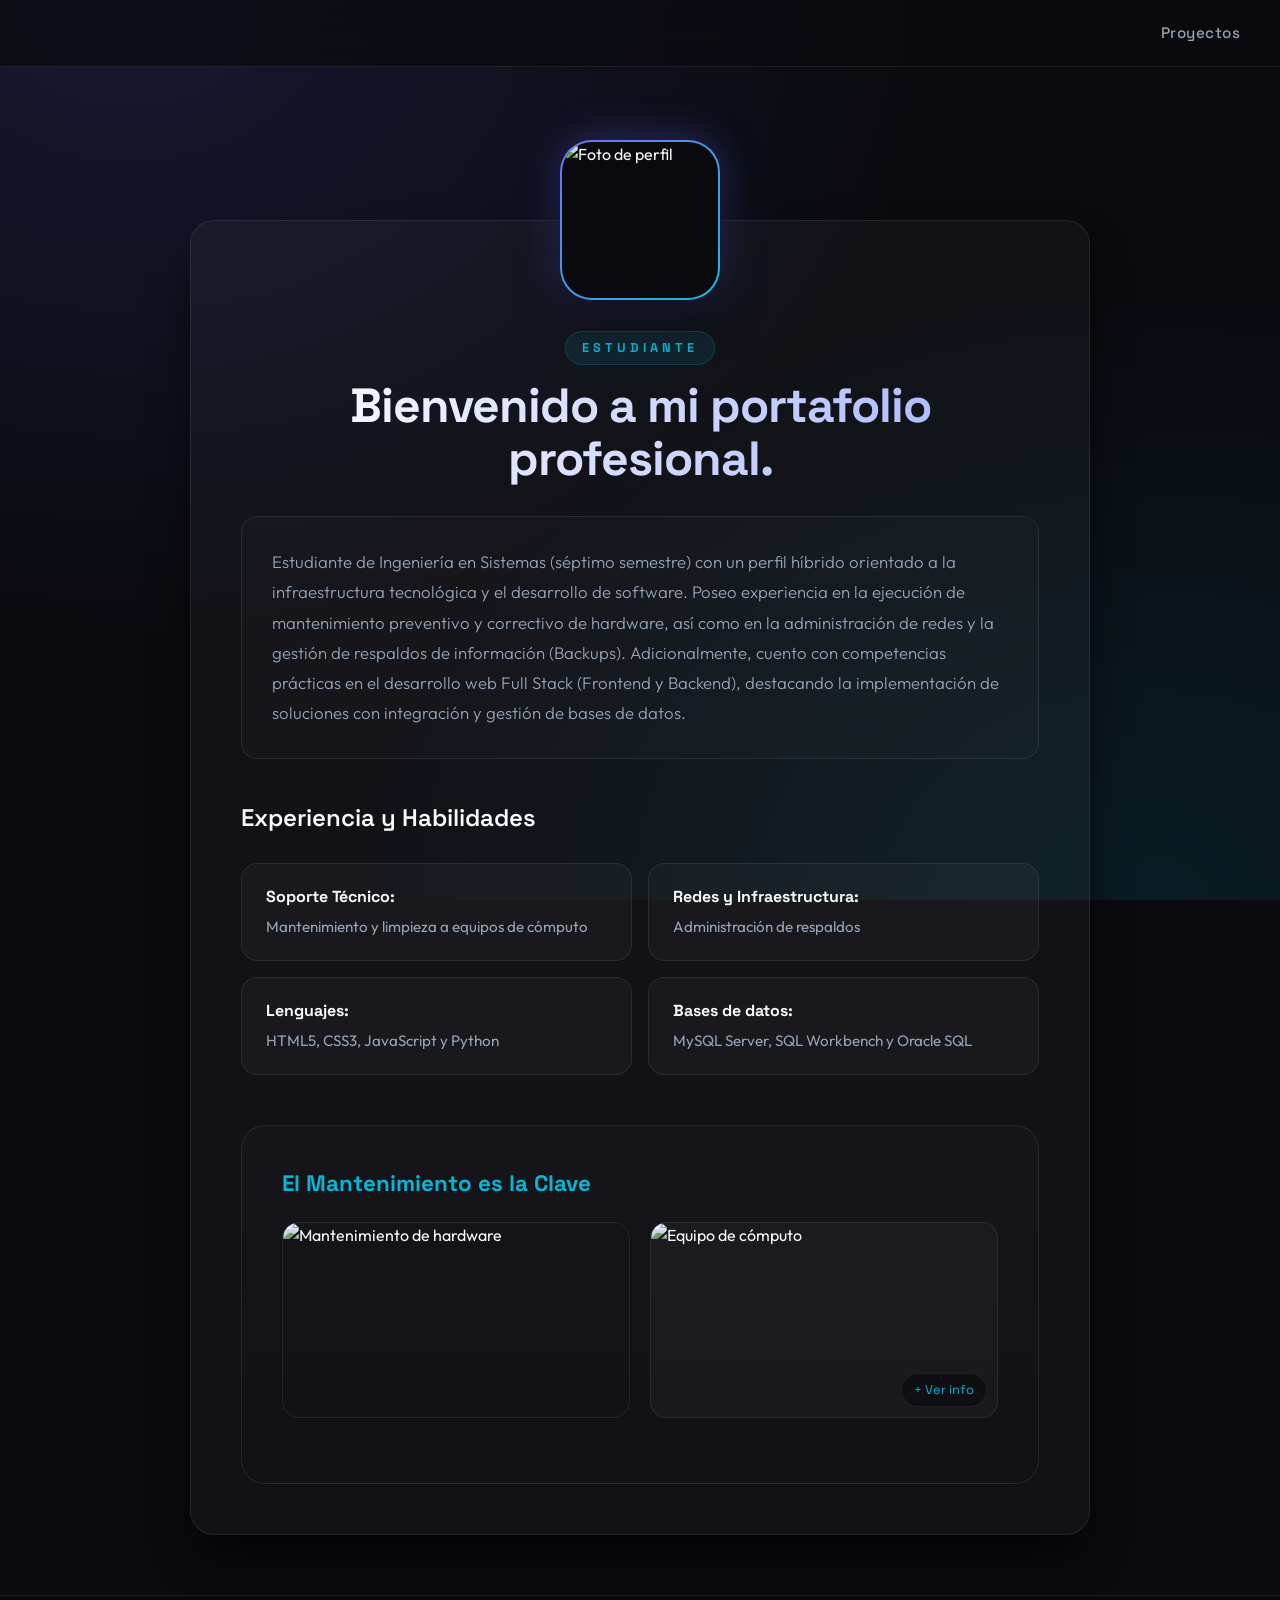
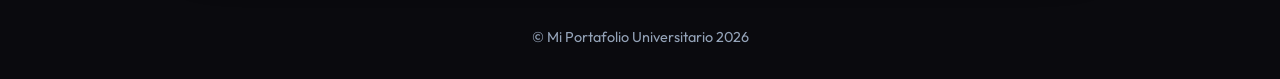
==== index.html @ dd48a243 "index.html" ====
<!DOCTYPE html>
<html lang="es">

<head>
    <meta charset="UTF-8">
    <meta name="viewport" content="width=device-width, initial-scale=1.0">
    <title>Portafolio 2026 | Estudiante de Ingeniería</title>
    <link rel="stylesheet" href="Index.css">
</head>

<body>

    <header>
        <nav>
            <ul>
                <li><a href="Proyectos.html">Proyectos</a></li>
            </ul>
        </nav>
    </header>

    <main>
        <div class="contenedor-3d">
            
            <img src="Imagenes/Imagen 1.png" alt="Foto de perfil" class="foto-perfil">
            
            <section id="inicio">
                <h2 class="etiqueta">Estudiante</h2>
                <p class="bienvenida">Bienvenido a mi portafolio profesional.</p>
                
                <div class="tarjeta-info">
                    <h4>Estudiante de Ingeniería en Sistemas (séptimo semestre) con un perfil híbrido orientado a la
                        infraestructura tecnológica y el desarrollo de software. Poseo experiencia en la ejecución de
                        mantenimiento preventivo y correctivo de hardware, así como en la administración de redes y la gestión
                        de respaldos de información (Backups). Adicionalmente, cuento con competencias prácticas en el
                        desarrollo web Full Stack (Frontend y Backend), destacando la implementación de soluciones con
                        integración y gestión de bases de datos.</h4>
                </div>

                <p class="subtitulo">Experiencia y Habilidades</p>
                
                <!-- Lista de Habilidades (Limpia, sin divs adentro) -->
                <ul class="Habilidades">
                    <li>
                        <strong>Soporte Técnico:</strong> Mantenimiento y limpieza a equipos de cómputo
                    </li>
                    <li>
                        <strong>Redes y Infraestructura:</strong> Administración de respaldos
                    </li>
                    <li>
                        <strong>Lenguajes:</strong> HTML5, CSS3, JavaScript y Python
                    </li>
                    <li>
                        <strong>Bases de datos:</strong> MySQL Server, SQL Workbench y Oracle SQL
                    </li>
                </ul>

                <!-- Sección de Información Extra (Movida aquí afuera, es su lugar correcto) -->
                <div class="info-extra">
                    <h3>El Mantenimiento es la Clave</h3>
                    
                    <div class="galeria-info">
                        <!-- Primera Imagen Normal -->
                        <img src="Imagenes/Img-1.avif" alt="Mantenimiento de hardware" class="img-normal">
                        
                        <!-- Segunda Imagen Desplegable -->
                        <details class="desplegable-img">
                            <summary>
                                <img src="Imagenes/Img-2.jpg" alt="Equipo de cómputo">
                            </summary>
                            <div class="contenido-desplegable">
                                <h4>Mantenimiento de Tarjeta Gráfica</h4>
                                <p>La limpieza profunda de los componentes internos (como la GPU y disipadores) es vital para evitar la degradación térmica. El polvo acumulado actúa como aislante, provocando que los ventiladores trabajen al máximo sin enfriar eficientemente.</p>
                                <ul>
                                    <li>Cambio de pasta térmica cada 2 años.</li>
                                    <li>Limpieza de disipadores con aire comprimido.</li>
                                    <li>Revisión de los ventiladores (coolers).</li>
                                </ul>
                            </div>
                        </details>
                    </div>
                </div>

            </section>
        </div>
    </main>

    <footer>
        <p>&copy; Mi Portafolio Universitario 2026</p>
    </footer>

</body>
</html>
---- Index.css ----
/* --- CONFIGURACIÓN GLOBAL 2026 --- */
@import url('https://fonts.googleapis.com/css2?family=Outfit:wght@300;400;600;800&family=Space+Grotesk:wght@500;700&display=swap');

:root {
    --bg-dark: #0a0a0f;
    --bg-card: rgba(255, 255, 255, 0.03);
    --border-glass: rgba(255, 255, 255, 0.08);
    --text-primary: #f8fafc;
    --text-secondary: #94a3b8;
    --accent-1: #6366f1;
    --accent-2: #06b6d4;
    --accent-glow: rgba(99, 102, 241, 0.4);
    --font-display: 'Space Grotesk', sans-serif;
    --font-body: 'Outfit', sans-serif;
    --radius-lg: 24px;
    --radius-md: 16px;
    --transition: all 0.4s cubic-bezier(0.16, 1, 0.3, 1);
}

* {
    margin: 0;
    padding: 0;
    box-sizing: border-box;
}

body {
    font-family: var(--font-body);
    background-color: var(--bg-dark);
    color: var(--text-primary);
    line-height: 1.6;
    min-height: 100vh;
    display: flex;
    flex-direction: column;
    overflow-x: hidden;
    background-image: 
        radial-gradient(ellipse at 10% 0%, rgba(99, 102, 241, 0.15) 0%, transparent 50%),
        radial-gradient(ellipse at 90% 100%, rgba(6, 182, 212, 0.1) 0%, transparent 50%);
    background-attachment: fixed;
}

/* --- HEADER Y NAVEGACIÓN --- */
header {
    position: fixed;
    top: 0;
    width: 100%;
    padding: 20px 40px;
    background: rgba(10, 10, 15, 0.7);
    backdrop-filter: blur(16px);
    -webkit-backdrop-filter: blur(16px);
    border-bottom: 1px solid var(--border-glass);
    z-index: 1000;
}

nav ul {
    list-style: none;
    display: flex;
    justify-content: flex-end;
    gap: 40px;
    max-width: 1200px;
    margin: 0 auto;
}

nav ul li a {
    color: var(--text-secondary);
    text-decoration: none;
    font-family: var(--font-display);
    font-weight: 500;
    font-size: 0.95rem;
    letter-spacing: 0.5px;
    transition: var(--transition);
    position: relative;
}

nav ul li a:hover {
    color: var(--text-primary);
    text-shadow: 0 0 10px var(--accent-glow);
}

/* --- CONTENEDOR PRINCIPAL --- */
main {
    flex: 1;
    display: flex;
    justify-content: center;
    align-items: center;
    padding: 140px 20px 60px;
}

.contenedor-3d {
    display: flex;
    flex-direction: column;
    align-items: center;
    max-width: 900px;
    width: 100%;
    animation: fadeInUp 1s ease-out forwards;
    opacity: 0;
    transform: translateY(30px);
}

@keyframes fadeInUp {
    to { opacity: 1; transform: translateY(0); }
}

/* --- FOTO DE PERFIL --- */
.foto-perfil {
    width: 160px;
    height: 160px;
    border-radius: 32px;
    object-fit: cover;
    border: 2px solid var(--border-glass);
    background: linear-gradient(var(--bg-dark), var(--bg-dark)) padding-box,
                linear-gradient(135deg, var(--accent-1), var(--accent-2)) border-box;
    box-shadow: 0 20px 40px rgba(0, 0, 0, 0.5), 0 0 40px var(--accent-glow);
    margin-bottom: -80px;
    position: relative;
    z-index: 10;
    transition: var(--transition);
}

.contenedor-3d:hover .foto-perfil {
    transform: translateY(-5px) scale(1.02);
    box-shadow: 0 30px 60px rgba(0, 0, 0, 0.6), 0 0 60px var(--accent-glow);
}

/* --- TARJETA PRINCIPAL --- */
#inicio {
    background: var(--bg-card);
    backdrop-filter: blur(20px);
    -webkit-backdrop-filter: blur(20px);
    padding: 110px 50px 50px;
    border-radius: var(--radius-lg);
    border: 1px solid var(--border-glass);
    box-shadow: 0 25px 50px -12px rgba(0, 0, 0, 0.8);
    text-align: center;
    width: 100%;
    transition: var(--transition);
}

#inicio:hover {
    border-color: rgba(255, 255, 255, 0.15);
    box-shadow: 0 30px 60px -12px rgba(0, 0, 0, 0.9), 0 0 40px rgba(99, 102, 241, 0.1);
}

.etiqueta {
    font-family: var(--font-display);
    color: var(--accent-2);
    text-transform: uppercase;
    letter-spacing: 4px;
    font-size: 0.8rem;
    margin-bottom: 15px;
    display: inline-block;
    padding: 6px 16px;
    background: rgba(6, 182, 212, 0.1);
    border-radius: 50px;
    border: 1px solid rgba(6, 182, 212, 0.2);
}

.bienvenida {
    font-family: var(--font-display);
    font-size: 3rem;
    font-weight: 700;
    margin-bottom: 30px;
    background: linear-gradient(to right, #ffffff, #a5b4fc);
    -webkit-background-clip: text;
    -webkit-text-fill-color: transparent;
    line-height: 1.1;
    letter-spacing: -1px;
}

/* --- TARJETA DE INFORMACIÓN --- */
.tarjeta-info {
    background: rgba(255, 255, 255, 0.02);
    padding: 30px;
    border-radius: var(--radius-md);
    border: 1px solid var(--border-glass);
    margin-bottom: 40px;
    text-align: left;
}

#inicio h4 {
    font-size: 1.05rem;
    font-weight: 300;
    line-height: 1.8;
    color: var(--text-secondary);
}

.subtitulo {
    font-family: var(--font-display);
    color: var(--text-primary);
    font-weight: 600;
    font-size: 1.5rem;
    margin-bottom: 25px;
    text-align: left;
}

/* --- LISTA DE HABILIDADES --- */
ul.Habilidades {
    list-style: none;
    display: grid;
    grid-template-columns: repeat(auto-fit, minmax(300px, 1fr));
    gap: 16px;
    text-align: left;
    margin-bottom: 50px;
}

ul.Habilidades li {
    background: rgba(255, 255, 255, 0.03);
    padding: 20px 24px;
    border-radius: var(--radius-md);
    border: 1px solid var(--border-glass);
    color: var(--text-secondary);
    font-size: 0.95rem;
    transition: var(--transition);
    position: relative;
    overflow: hidden;
}

ul.Habilidades li::before {
    content: '';
    position: absolute;
    left: 0;
    top: 0;
    height: 100%;
    width: 3px;
    background: var(--accent-1);
    opacity: 0;
    transition: var(--transition);
}

ul.Habilidades li:hover {
    background: rgba(255, 255, 255, 0.06);
    transform: translateX(5px);
    border-color: rgba(99, 102, 241, 0.3);
}

ul.Habilidades li:hover::before {
    opacity: 1;
}

ul.Habilidades li strong {
    font-family: var(--font-display);
    color: var(--text-primary);
    display: block;
    margin-bottom: 6px;
    font-size: 1rem;
}

/* --- SECCIÓN DE INFORMACIÓN EXTRA --- */
.info-extra {
    background: linear-gradient(180deg, rgba(255,255,255,0.02) 0%, rgba(255,255,255,0) 100%);
    padding: 40px;
    border-radius: var(--radius-lg);
    border: 1px solid var(--border-glass);
    text-align: left;
    margin-top: 20px;
}

.info-extra h3 {
    font-family: var(--font-display);
    font-size: 1.4rem;
    margin-bottom: 20px;
    color: var(--accent-2);
}

.galeria-info {
    display: flex;
    gap: 20px;
    margin-bottom: 25px;
    flex-wrap: wrap;
    align-items: stretch; /* Fundamental para que ambas columnas midan lo mismo */
}

/* Primera imagen normal */
.img-normal {
    width: calc(50% - 10px);
    border-radius: var(--radius-md);
    object-fit: cover;
    height: auto; 
    border: 1px solid var(--border-glass);
    transition: var(--transition);
    filter: grayscale(20%);
}

.img-normal:hover {
    transform: scale(1.02);
    filter: grayscale(0%);
    box-shadow: 0 10px 30px rgba(0,0,0,0.5);
    z-index: 2;
}

/* --- ESTILOS PARA LA IMAGEN DESPLEGABLE (DETAILS) --- */
.desplegable-img {
    width: calc(50% - 10px);
    position: relative;
    border-radius: var(--radius-md);
    border: 1px solid var(--border-glass);
    background: rgba(255, 255, 255, 0.03);
    overflow: hidden;
    transition: var(--transition);
    align-self: stretch;
}

.desplegable-img[open] {
    box-shadow: 0 10px 30px rgba(0,0,0,0.5);
    border-color: rgba(99, 102, 241, 0.3);
}

.desplegable-img summary {
    list-style: none;
    cursor: pointer;
    display: block;
    position: relative;
    width: 100%;
}

.desplegable-img summary::-webkit-details-marker {
    display: none;
}

.desplegable-img summary:hover img {
    transform: scale(1.05);
    filter: grayscale(0%);
}

.desplegable-img summary img {
    width: 100%;
    display: block;
    aspect-ratio: 16/9;
    object-fit: cover;
    transition: var(--transition);
    filter: grayscale(20%);
}

/* Etiqueta flotante */
.desplegable-img summary::after {
    content: '+ Ver info';
    position: absolute;
    bottom: 10px;
    right: 10px;
    background: rgba(10, 10, 15, 0.8);
    color: var(--accent-2);
    padding: 6px 12px;
    border-radius: 50px;
    font-size: 0.8rem;
    font-family: var(--font-display);
    backdrop-filter: blur(4px);
    border: 1px solid var(--border-glass);
    transition: var(--transition);
    z-index: 2;
}

.desplegable-img[open] summary::after {
    content: '- Cerrar';
    background: var(--accent-1);
    color: white;
}

/* Panel que se despliega */
.contenido-desplegable {
    background: transparent;
    padding: 24px;
    animation: slideDown 0.4s ease-out forwards;
    text-align: left;
    border-top: 1px solid var(--border-glass);
}

@keyframes slideDown {
    from { opacity: 0; transform: translateY(-10px); }
    to { opacity: 1; transform: translateY(0); }
}

.contenido-desplegable h4 {
    font-family: var(--font-display);
    color: var(--accent-2);
    margin-bottom: 12px;
    font-size: 1.1rem;
}

.contenido-desplegable p {
    font-size: 0.9rem;
    color: var(--text-secondary);
    margin-bottom: 15px;
    line-height: 1.6;
}

.contenido-desplegable ul {
    list-style: none;
    padding-left: 0;
}

.contenido-desplegable ul li {
    position: relative;
    padding-left: 20px;
    color: var(--text-secondary);
    font-size: 0.85rem;
    margin-bottom: 8px;
}

.contenido-desplegable ul li::before {
    content: '•';
    position: absolute;
    left: 0;
    color: var(--accent-1);
    font-size: 1.2rem;
    line-height: 1;
}

/* --- FOOTER --- */
footer {
    text-align: center;
    padding: 30px;
    color: var(--text-secondary);
    font-size: 0.9rem;
    border-top: 1px solid var(--border-glass);
    background: rgba(10, 10, 15, 0.9);
}

/* --- RESPONSIVE --- */
@media (max-width: 768px) {
    header { padding: 15px 20px; }
    nav ul { justify-content: center; gap: 20px; }
    main { padding-top: 120px; }
    .bienvenida { font-size: 2rem; }
    #inicio { padding: 90px 24px 30px; }
    .foto-perfil {
        width: 130px;
        height: 130px;
        border-radius: 24px;
        margin-bottom: -65px;
    }

    /* En celulares se apilan las imágenes y el texto */
    .img-normal,
    .desplegable-img {
        width: 100%; 
    }

    .img-normal {
        aspect-ratio: 16/9;
    }

    .info-extra {
        padding: 24px;
    }
}
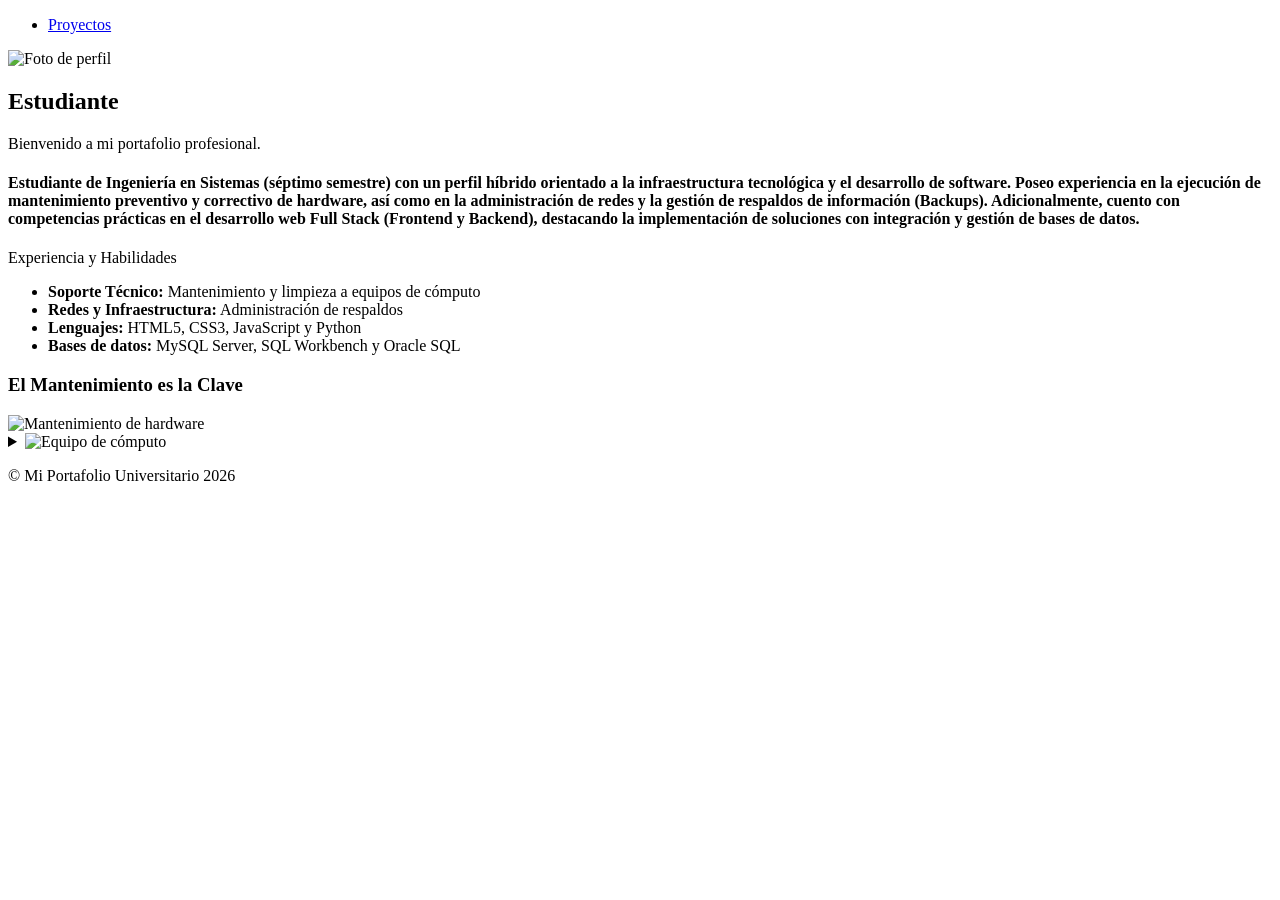
==== commit f917dfdc: "Update index.html" ====
--- a/index.html
+++ b/index.html
@@ -5,7 +5,7 @@
     <meta charset="UTF-8">
     <meta name="viewport" content="width=device-width, initial-scale=1.0">
     <title>Portafolio 2026 | Estudiante de Ingeniería</title>
-    <link rel="stylesheet" href="Index.css">
+    <link rel="stylesheet" href="index.css">
 </head>
 
 <body>
@@ -21,7 +21,7 @@
     <main>
         <div class="contenedor-3d">
             
-            <img src="Imagenes/Imagen 1.png" alt="Foto de perfil" class="foto-perfil">
+            <img src="imagenes/Imagen 1.png" alt="Foto de perfil" class="foto-perfil">
             
             <section id="inicio">
                 <h2 class="etiqueta">Estudiante</h2>
@@ -60,12 +60,12 @@
                     
                     <div class="galeria-info">
                         <!-- Primera Imagen Normal -->
-                        <img src="Imagenes/Img-1.avif" alt="Mantenimiento de hardware" class="img-normal">
+                        <img src="imagenes/Img-1.avif" alt="Mantenimiento de hardware" class="img-normal">
                         
                         <!-- Segunda Imagen Desplegable -->
                         <details class="desplegable-img">
                             <summary>
-                                <img src="Imagenes/Img-2.jpg" alt="Equipo de cómputo">
+                                <img src="imagenes/Img-2.jpg" alt="Equipo de cómputo">
                             </summary>
                             <div class="contenido-desplegable">
                                 <h4>Mantenimiento de Tarjeta Gráfica</h4>
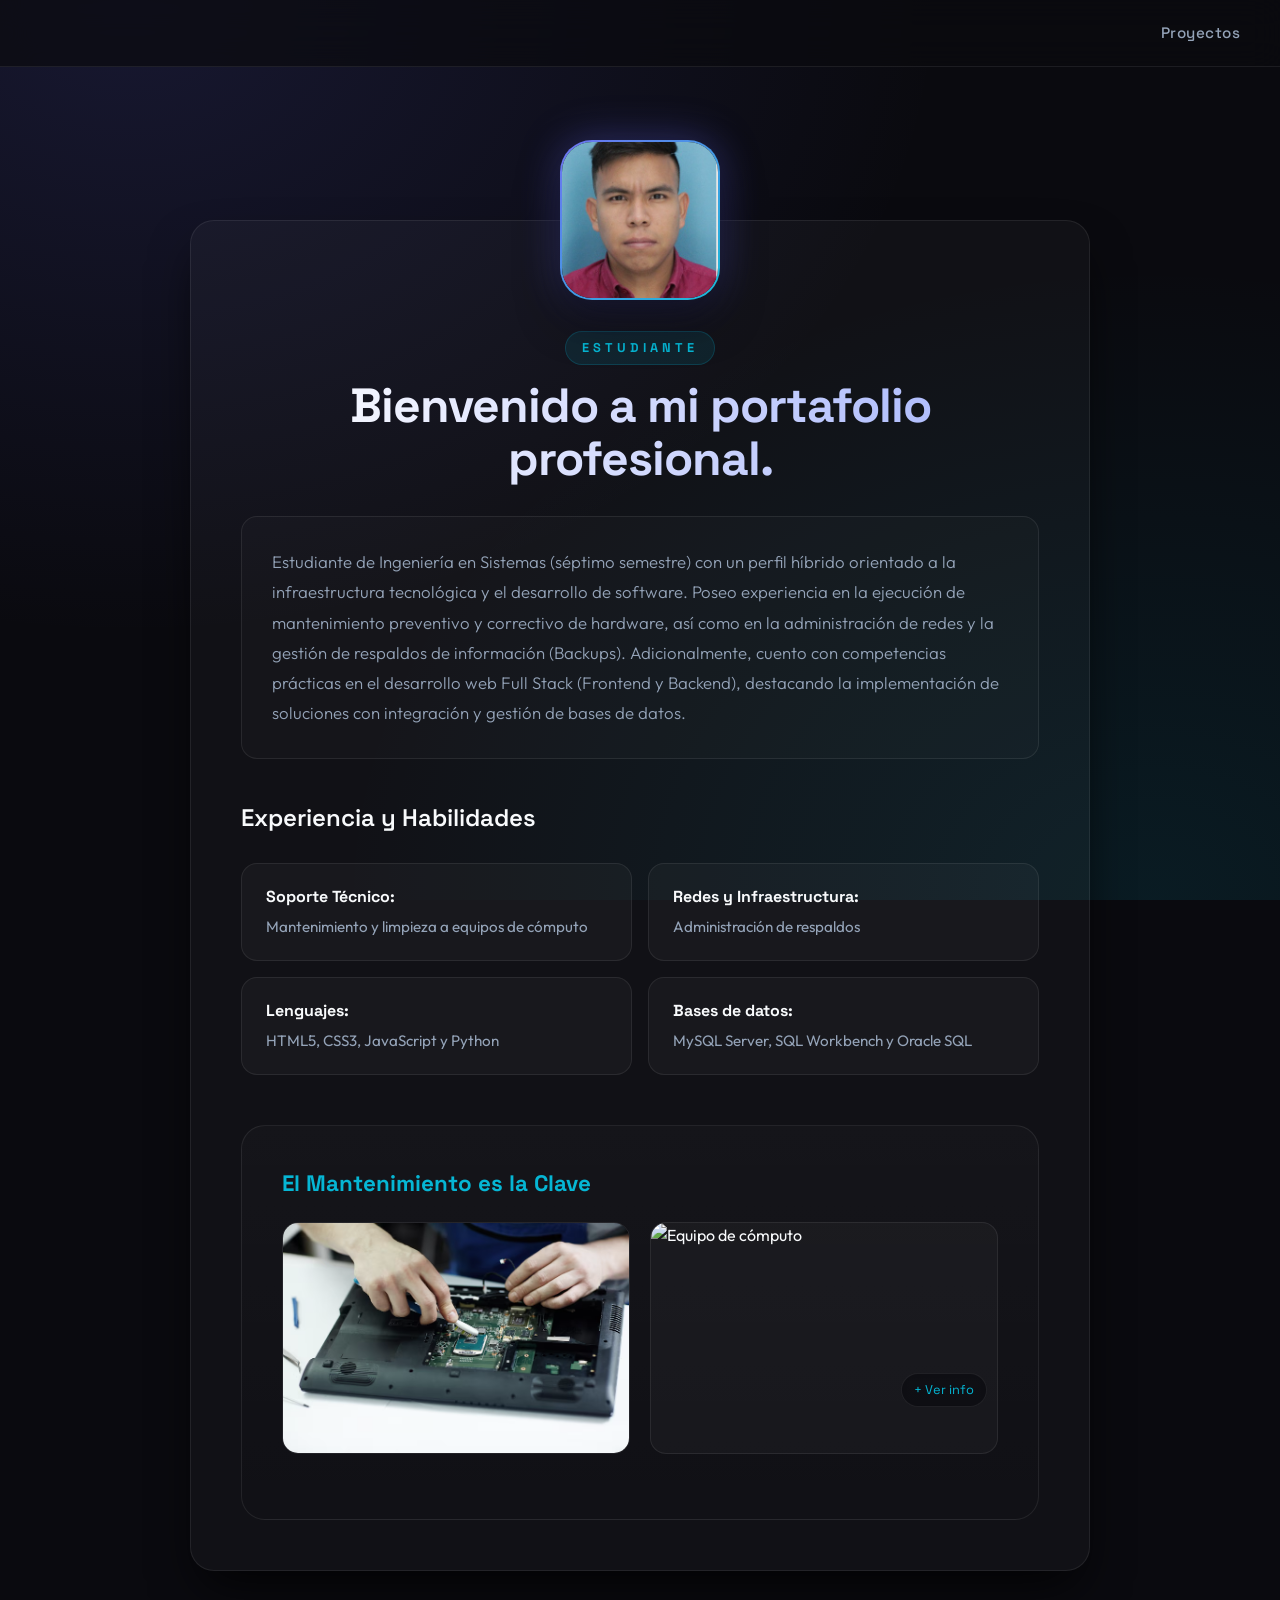
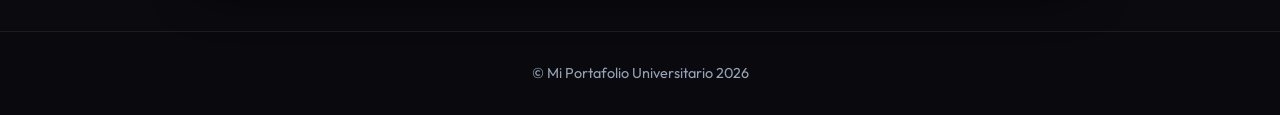
==== commit a417775f: "Update index.html" ====
--- a/index.html
+++ b/index.html
@@ -21,7 +21,7 @@
     <main>
         <div class="contenedor-3d">
             
-            <img src="imagenes/Imagen 1.png" alt="Foto de perfil" class="foto-perfil">
+            <img src="Imagenes/Imagen 1.png" alt="Foto de perfil" class="foto-perfil">
             
             <section id="inicio">
                 <h2 class="etiqueta">Estudiante</h2>
@@ -60,7 +60,7 @@
                     
                     <div class="galeria-info">
                         <!-- Primera Imagen Normal -->
-                        <img src="imagenes/Img-1.avif" alt="Mantenimiento de hardware" class="img-normal">
+                        <img src="Imagenes/Img-1.avif" alt="Mantenimiento de hardware" class="img-normal">
                         
                         <!-- Segunda Imagen Desplegable -->
                         <details class="desplegable-img">
--- a/index.css
+++ b/index.css
@@ -0,0 +1,444 @@
+/* --- CONFIGURACIÓN GLOBAL 2026 --- */
+@import url('https://fonts.googleapis.com/css2?family=Outfit:wght@300;400;600;800&family=Space+Grotesk:wght@500;700&display=swap');
+
+:root {
+    --bg-dark: #0a0a0f;
+    --bg-card: rgba(255, 255, 255, 0.03);
+    --border-glass: rgba(255, 255, 255, 0.08);
+    --text-primary: #f8fafc;
+    --text-secondary: #94a3b8;
+    --accent-1: #6366f1;
+    --accent-2: #06b6d4;
+    --accent-glow: rgba(99, 102, 241, 0.4);
+    --font-display: 'Space Grotesk', sans-serif;
+    --font-body: 'Outfit', sans-serif;
+    --radius-lg: 24px;
+    --radius-md: 16px;
+    --transition: all 0.4s cubic-bezier(0.16, 1, 0.3, 1);
+}
+
+* {
+    margin: 0;
+    padding: 0;
+    box-sizing: border-box;
+}
+
+body {
+    font-family: var(--font-body);
+    background-color: var(--bg-dark);
+    color: var(--text-primary);
+    line-height: 1.6;
+    min-height: 100vh;
+    display: flex;
+    flex-direction: column;
+    overflow-x: hidden;
+    background-image: 
+        radial-gradient(ellipse at 10% 0%, rgba(99, 102, 241, 0.15) 0%, transparent 50%),
+        radial-gradient(ellipse at 90% 100%, rgba(6, 182, 212, 0.1) 0%, transparent 50%);
+    background-attachment: fixed;
+}
+
+/* --- HEADER Y NAVEGACIÓN --- */
+header {
+    position: fixed;
+    top: 0;
+    width: 100%;
+    padding: 20px 40px;
+    background: rgba(10, 10, 15, 0.7);
+    backdrop-filter: blur(16px);
+    -webkit-backdrop-filter: blur(16px);
+    border-bottom: 1px solid var(--border-glass);
+    z-index: 1000;
+}
+
+nav ul {
+    list-style: none;
+    display: flex;
+    justify-content: flex-end;
+    gap: 40px;
+    max-width: 1200px;
+    margin: 0 auto;
+}
+
+nav ul li a {
+    color: var(--text-secondary);
+    text-decoration: none;
+    font-family: var(--font-display);
+    font-weight: 500;
+    font-size: 0.95rem;
+    letter-spacing: 0.5px;
+    transition: var(--transition);
+    position: relative;
+}
+
+nav ul li a:hover {
+    color: var(--text-primary);
+    text-shadow: 0 0 10px var(--accent-glow);
+}
+
+/* --- CONTENEDOR PRINCIPAL --- */
+main {
+    flex: 1;
+    display: flex;
+    justify-content: center;
+    align-items: center;
+    padding: 140px 20px 60px;
+}
+
+.contenedor-3d {
+    display: flex;
+    flex-direction: column;
+    align-items: center;
+    max-width: 900px;
+    width: 100%;
+    animation: fadeInUp 1s ease-out forwards;
+    opacity: 0;
+    transform: translateY(30px);
+}
+
+@keyframes fadeInUp {
+    to { opacity: 1; transform: translateY(0); }
+}
+
+/* --- FOTO DE PERFIL --- */
+.foto-perfil {
+    width: 160px;
+    height: 160px;
+    border-radius: 32px;
+    object-fit: cover;
+    border: 2px solid var(--border-glass);
+    background: linear-gradient(var(--bg-dark), var(--bg-dark)) padding-box,
+                linear-gradient(135deg, var(--accent-1), var(--accent-2)) border-box;
+    box-shadow: 0 20px 40px rgba(0, 0, 0, 0.5), 0 0 40px var(--accent-glow);
+    margin-bottom: -80px;
+    position: relative;
+    z-index: 10;
+    transition: var(--transition);
+}
+
+.contenedor-3d:hover .foto-perfil {
+    transform: translateY(-5px) scale(1.02);
+    box-shadow: 0 30px 60px rgba(0, 0, 0, 0.6), 0 0 60px var(--accent-glow);
+}
+
+/* --- TARJETA PRINCIPAL --- */
+#inicio {
+    background: var(--bg-card);
+    backdrop-filter: blur(20px);
+    -webkit-backdrop-filter: blur(20px);
+    padding: 110px 50px 50px;
+    border-radius: var(--radius-lg);
+    border: 1px solid var(--border-glass);
+    box-shadow: 0 25px 50px -12px rgba(0, 0, 0, 0.8);
+    text-align: center;
+    width: 100%;
+    transition: var(--transition);
+}
+
+#inicio:hover {
+    border-color: rgba(255, 255, 255, 0.15);
+    box-shadow: 0 30px 60px -12px rgba(0, 0, 0, 0.9), 0 0 40px rgba(99, 102, 241, 0.1);
+}
+
+.etiqueta {
+    font-family: var(--font-display);
+    color: var(--accent-2);
+    text-transform: uppercase;
+    letter-spacing: 4px;
+    font-size: 0.8rem;
+    margin-bottom: 15px;
+    display: inline-block;
+    padding: 6px 16px;
+    background: rgba(6, 182, 212, 0.1);
+    border-radius: 50px;
+    border: 1px solid rgba(6, 182, 212, 0.2);
+}
+
+.bienvenida {
+    font-family: var(--font-display);
+    font-size: 3rem;
+    font-weight: 700;
+    margin-bottom: 30px;
+    background: linear-gradient(to right, #ffffff, #a5b4fc);
+    -webkit-background-clip: text;
+    -webkit-text-fill-color: transparent;
+    line-height: 1.1;
+    letter-spacing: -1px;
+}
+
+/* --- TARJETA DE INFORMACIÓN --- */
+.tarjeta-info {
+    background: rgba(255, 255, 255, 0.02);
+    padding: 30px;
+    border-radius: var(--radius-md);
+    border: 1px solid var(--border-glass);
+    margin-bottom: 40px;
+    text-align: left;
+}
+
+#inicio h4 {
+    font-size: 1.05rem;
+    font-weight: 300;
+    line-height: 1.8;
+    color: var(--text-secondary);
+}
+
+.subtitulo {
+    font-family: var(--font-display);
+    color: var(--text-primary);
+    font-weight: 600;
+    font-size: 1.5rem;
+    margin-bottom: 25px;
+    text-align: left;
+}
+
+/* --- LISTA DE HABILIDADES --- */
+ul.Habilidades {
+    list-style: none;
+    display: grid;
+    grid-template-columns: repeat(auto-fit, minmax(300px, 1fr));
+    gap: 16px;
+    text-align: left;
+    margin-bottom: 50px;
+}
+
+ul.Habilidades li {
+    background: rgba(255, 255, 255, 0.03);
+    padding: 20px 24px;
+    border-radius: var(--radius-md);
+    border: 1px solid var(--border-glass);
+    color: var(--text-secondary);
+    font-size: 0.95rem;
+    transition: var(--transition);
+    position: relative;
+    overflow: hidden;
+}
+
+ul.Habilidades li::before {
+    content: '';
+    position: absolute;
+    left: 0;
+    top: 0;
+    height: 100%;
+    width: 3px;
+    background: var(--accent-1);
+    opacity: 0;
+    transition: var(--transition);
+}
+
+ul.Habilidades li:hover {
+    background: rgba(255, 255, 255, 0.06);
+    transform: translateX(5px);
+    border-color: rgba(99, 102, 241, 0.3);
+}
+
+ul.Habilidades li:hover::before {
+    opacity: 1;
+}
+
+ul.Habilidades li strong {
+    font-family: var(--font-display);
+    color: var(--text-primary);
+    display: block;
+    margin-bottom: 6px;
+    font-size: 1rem;
+}
+
+/* --- SECCIÓN DE INFORMACIÓN EXTRA --- */
+.info-extra {
+    background: linear-gradient(180deg, rgba(255,255,255,0.02) 0%, rgba(255,255,255,0) 100%);
+    padding: 40px;
+    border-radius: var(--radius-lg);
+    border: 1px solid var(--border-glass);
+    text-align: left;
+    margin-top: 20px;
+}
+
+.info-extra h3 {
+    font-family: var(--font-display);
+    font-size: 1.4rem;
+    margin-bottom: 20px;
+    color: var(--accent-2);
+}
+
+.galeria-info {
+    display: flex;
+    gap: 20px;
+    margin-bottom: 25px;
+    flex-wrap: wrap;
+    align-items: stretch; /* Fundamental para que ambas columnas midan lo mismo */
+}
+
+/* Primera imagen normal */
+.img-normal {
+    width: calc(50% - 10px);
+    border-radius: var(--radius-md);
+    object-fit: cover;
+    height: auto; 
+    border: 1px solid var(--border-glass);
+    transition: var(--transition);
+    filter: grayscale(20%);
+}
+
+.img-normal:hover {
+    transform: scale(1.02);
+    filter: grayscale(0%);
+    box-shadow: 0 10px 30px rgba(0,0,0,0.5);
+    z-index: 2;
+}
+
+/* --- ESTILOS PARA LA IMAGEN DESPLEGABLE (DETAILS) --- */
+.desplegable-img {
+    width: calc(50% - 10px);
+    position: relative;
+    border-radius: var(--radius-md);
+    border: 1px solid var(--border-glass);
+    background: rgba(255, 255, 255, 0.03);
+    overflow: hidden;
+    transition: var(--transition);
+    align-self: stretch;
+}
+
+.desplegable-img[open] {
+    box-shadow: 0 10px 30px rgba(0,0,0,0.5);
+    border-color: rgba(99, 102, 241, 0.3);
+}
+
+.desplegable-img summary {
+    list-style: none;
+    cursor: pointer;
+    display: block;
+    position: relative;
+    width: 100%;
+}
+
+.desplegable-img summary::-webkit-details-marker {
+    display: none;
+}
+
+.desplegable-img summary:hover img {
+    transform: scale(1.05);
+    filter: grayscale(0%);
+}
+
+.desplegable-img summary img {
+    width: 100%;
+    display: block;
+    aspect-ratio: 16/9;
+    object-fit: cover;
+    transition: var(--transition);
+    filter: grayscale(20%);
+}
+
+/* Etiqueta flotante */
+.desplegable-img summary::after {
+    content: '+ Ver info';
+    position: absolute;
+    bottom: 10px;
+    right: 10px;
+    background: rgba(10, 10, 15, 0.8);
+    color: var(--accent-2);
+    padding: 6px 12px;
+    border-radius: 50px;
+    font-size: 0.8rem;
+    font-family: var(--font-display);
+    backdrop-filter: blur(4px);
+    border: 1px solid var(--border-glass);
+    transition: var(--transition);
+    z-index: 2;
+}
+
+.desplegable-img[open] summary::after {
+    content: '- Cerrar';
+    background: var(--accent-1);
+    color: white;
+}
+
+/* Panel que se despliega */
+.contenido-desplegable {
+    background: transparent;
+    padding: 24px;
+    animation: slideDown 0.4s ease-out forwards;
+    text-align: left;
+    border-top: 1px solid var(--border-glass);
+}
+
+@keyframes slideDown {
+    from { opacity: 0; transform: translateY(-10px); }
+    to { opacity: 1; transform: translateY(0); }
+}
+
+.contenido-desplegable h4 {
+    font-family: var(--font-display);
+    color: var(--accent-2);
+    margin-bottom: 12px;
+    font-size: 1.1rem;
+}
+
+.contenido-desplegable p {
+    font-size: 0.9rem;
+    color: var(--text-secondary);
+    margin-bottom: 15px;
+    line-height: 1.6;
+}
+
+.contenido-desplegable ul {
+    list-style: none;
+    padding-left: 0;
+}
+
+.contenido-desplegable ul li {
+    position: relative;
+    padding-left: 20px;
+    color: var(--text-secondary);
+    font-size: 0.85rem;
+    margin-bottom: 8px;
+}
+
+.contenido-desplegable ul li::before {
+    content: '•';
+    position: absolute;
+    left: 0;
+    color: var(--accent-1);
+    font-size: 1.2rem;
+    line-height: 1;
+}
+
+/* --- FOOTER --- */
+footer {
+    text-align: center;
+    padding: 30px;
+    color: var(--text-secondary);
+    font-size: 0.9rem;
+    border-top: 1px solid var(--border-glass);
+    background: rgba(10, 10, 15, 0.9);
+}
+
+/* --- RESPONSIVE --- */
+@media (max-width: 768px) {
+    header { padding: 15px 20px; }
+    nav ul { justify-content: center; gap: 20px; }
+    main { padding-top: 120px; }
+    .bienvenida { font-size: 2rem; }
+    #inicio { padding: 90px 24px 30px; }
+    .foto-perfil {
+        width: 130px;
+        height: 130px;
+        border-radius: 24px;
+        margin-bottom: -65px;
+    }
+
+    /* En celulares se apilan las imágenes y el texto */
+    .img-normal,
+    .desplegable-img {
+        width: 100%; 
+    }
+
+    .img-normal {
+        aspect-ratio: 16/9;
+    }
+
+    .info-extra {
+        padding: 24px;
+    }
+}
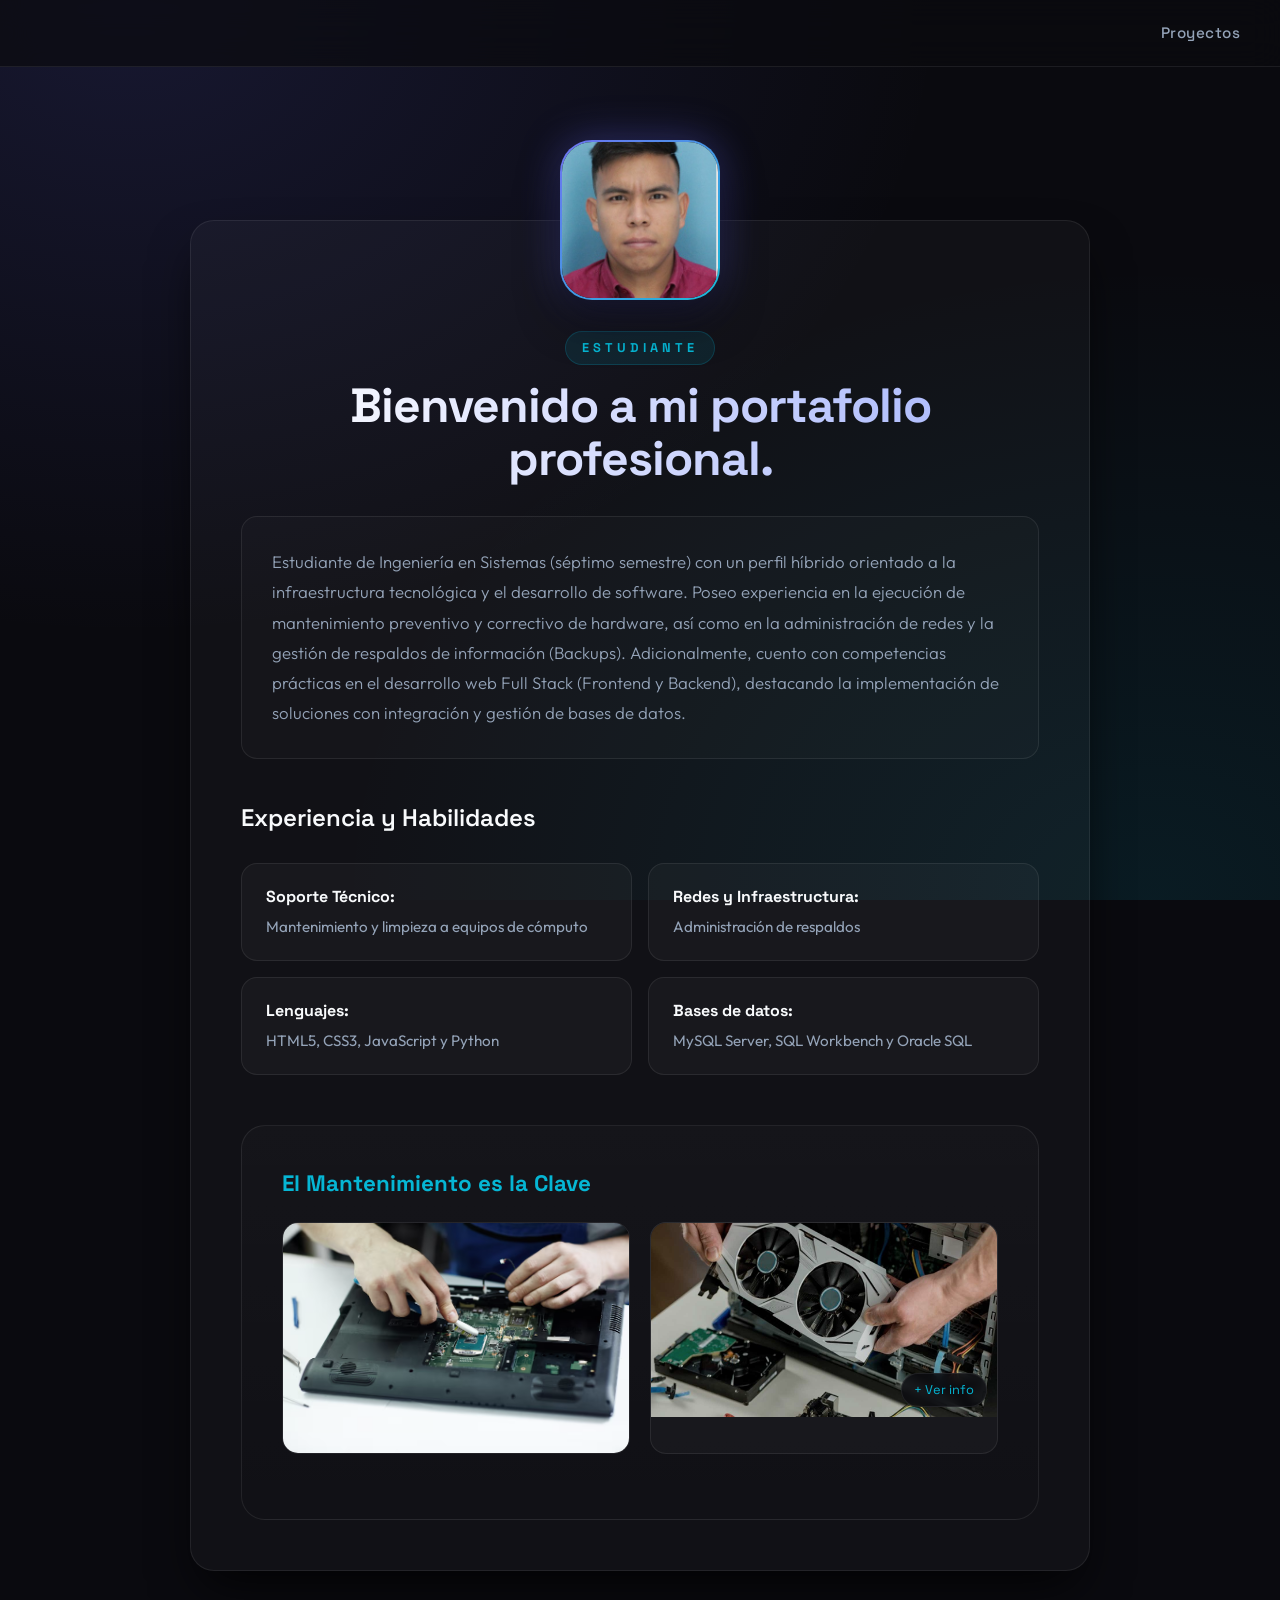
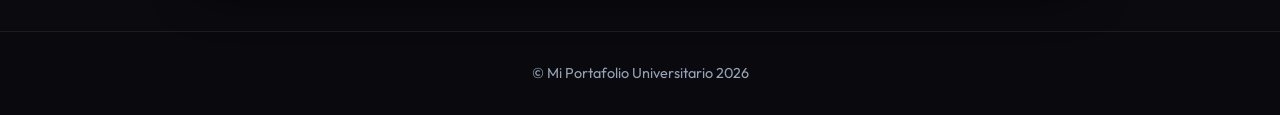
==== commit 66941719: "Update index.html" ====
--- a/index.html
+++ b/index.html
@@ -65,7 +65,7 @@
                         <!-- Segunda Imagen Desplegable -->
                         <details class="desplegable-img">
                             <summary>
-                                <img src="imagenes/Img-2.jpg" alt="Equipo de cómputo">
+                                <img src="Imagenes/Img-2.jpg" alt="Equipo de cómputo">
                             </summary>
                             <div class="contenido-desplegable">
                                 <h4>Mantenimiento de Tarjeta Gráfica</h4>
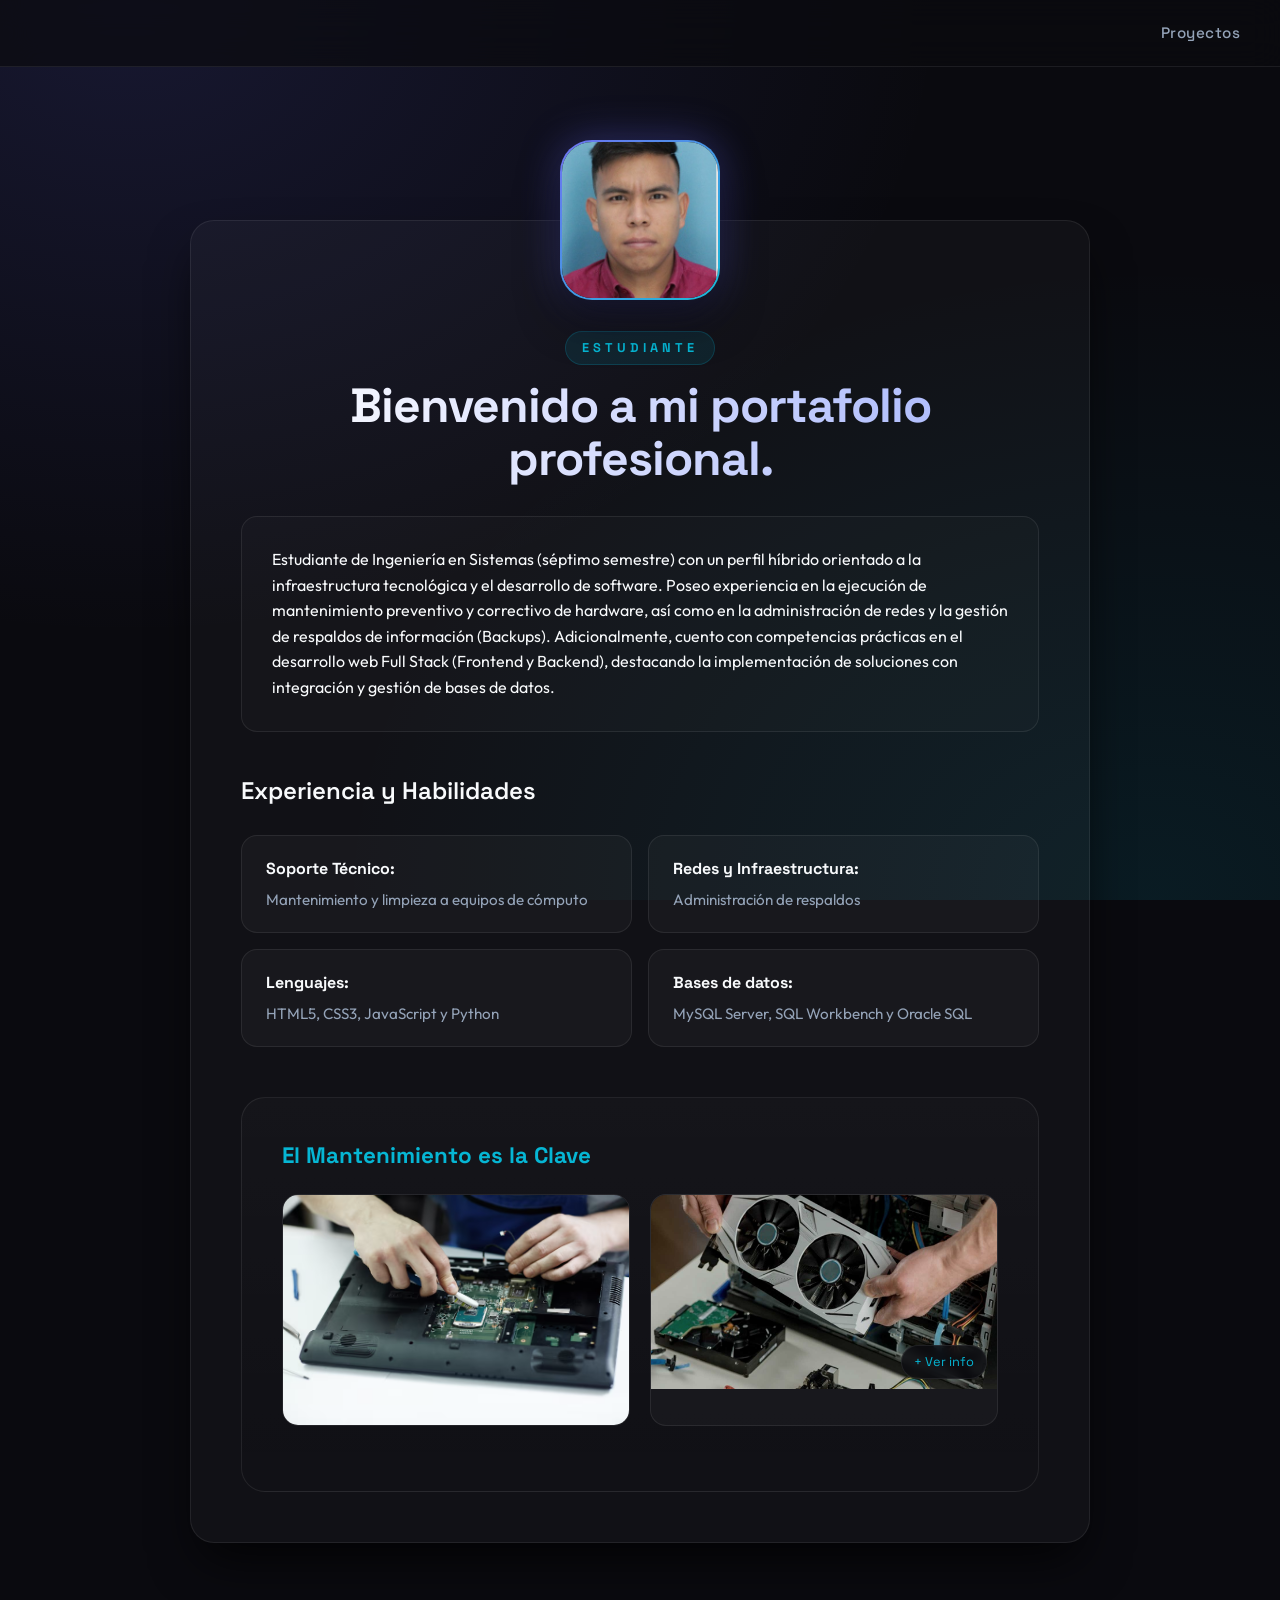
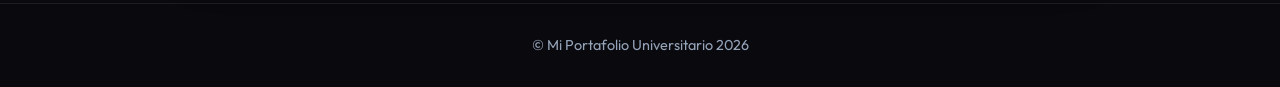
==== commit 56fe7b29: "Update index.html" ====
--- a/index.html
+++ b/index.html
@@ -5,6 +5,7 @@
     <meta charset="UTF-8">
     <meta name="viewport" content="width=device-width, initial-scale=1.0">
     <title>Portafolio 2026 | Estudiante de Ingeniería</title>
+    <!-- IMPORTANTE: El nombre del archivo CSS debe coincidir exactamente con el de GitHub -->
     <link rel="stylesheet" href="index.css">
 </head>
 
@@ -28,17 +29,18 @@
                 <p class="bienvenida">Bienvenido a mi portafolio profesional.</p>
                 
                 <div class="tarjeta-info">
-                    <h4>Estudiante de Ingeniería en Sistemas (séptimo semestre) con un perfil híbrido orientado a la
+                    <!-- Se recomienda usar <p> en lugar de <h4> para párrafos largos, pero <h4> funciona -->
+                    <p class="texto-perfil">Estudiante de Ingeniería en Sistemas (séptimo semestre) con un perfil híbrido orientado a la
                         infraestructura tecnológica y el desarrollo de software. Poseo experiencia en la ejecución de
                         mantenimiento preventivo y correctivo de hardware, así como en la administración de redes y la gestión
                         de respaldos de información (Backups). Adicionalmente, cuento con competencias prácticas en el
                         desarrollo web Full Stack (Frontend y Backend), destacando la implementación de soluciones con
-                        integración y gestión de bases de datos.</h4>
+                        integración y gestión de bases de datos.</p>
                 </div>
 
                 <p class="subtitulo">Experiencia y Habilidades</p>
                 
-                <!-- Lista de Habilidades (Limpia, sin divs adentro) -->
+                <!-- Lista de Habilidades -->
                 <ul class="Habilidades">
                     <li>
                         <strong>Soporte Técnico:</strong> Mantenimiento y limpieza a equipos de cómputo
@@ -54,7 +56,7 @@
                     </li>
                 </ul>
 
-                <!-- Sección de Información Extra (Movida aquí afuera, es su lugar correcto) -->
+                <!-- Sección de Información Extra -->
                 <div class="info-extra">
                     <h3>El Mantenimiento es la Clave</h3>
                     
